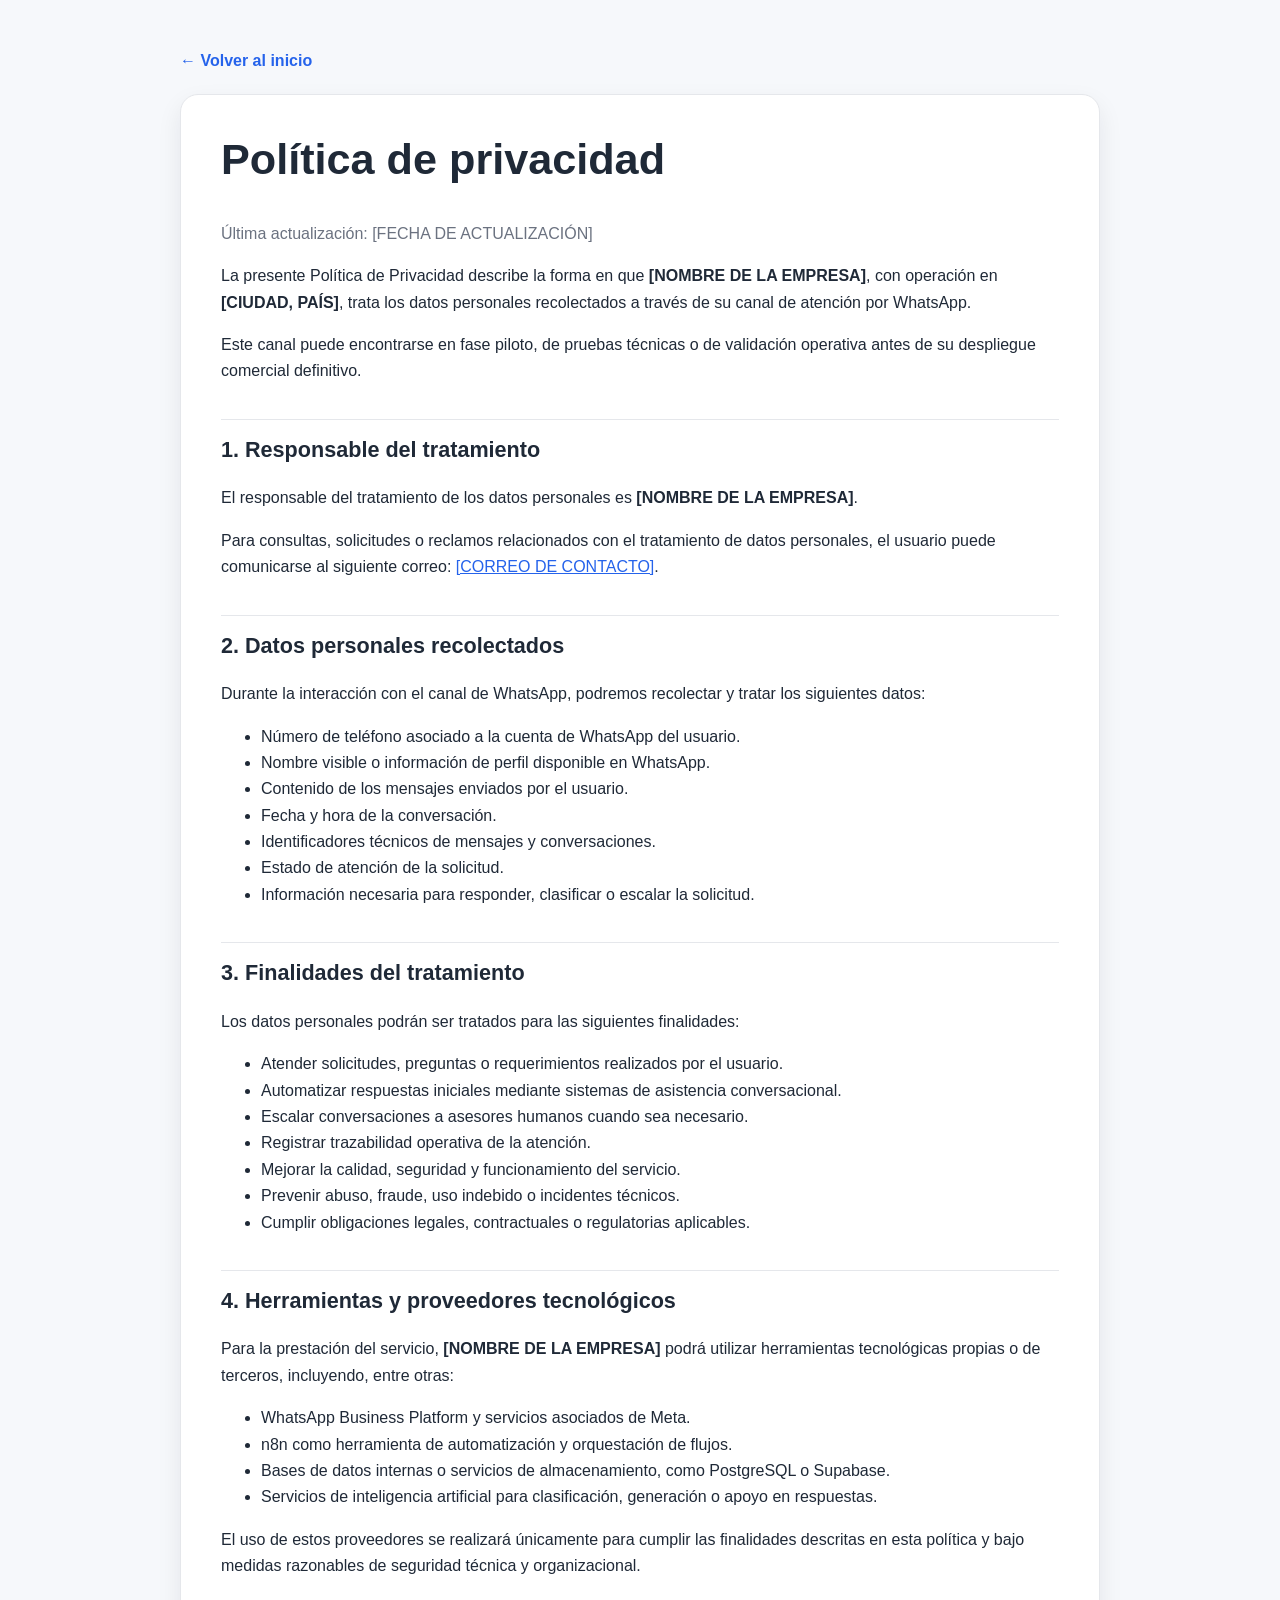
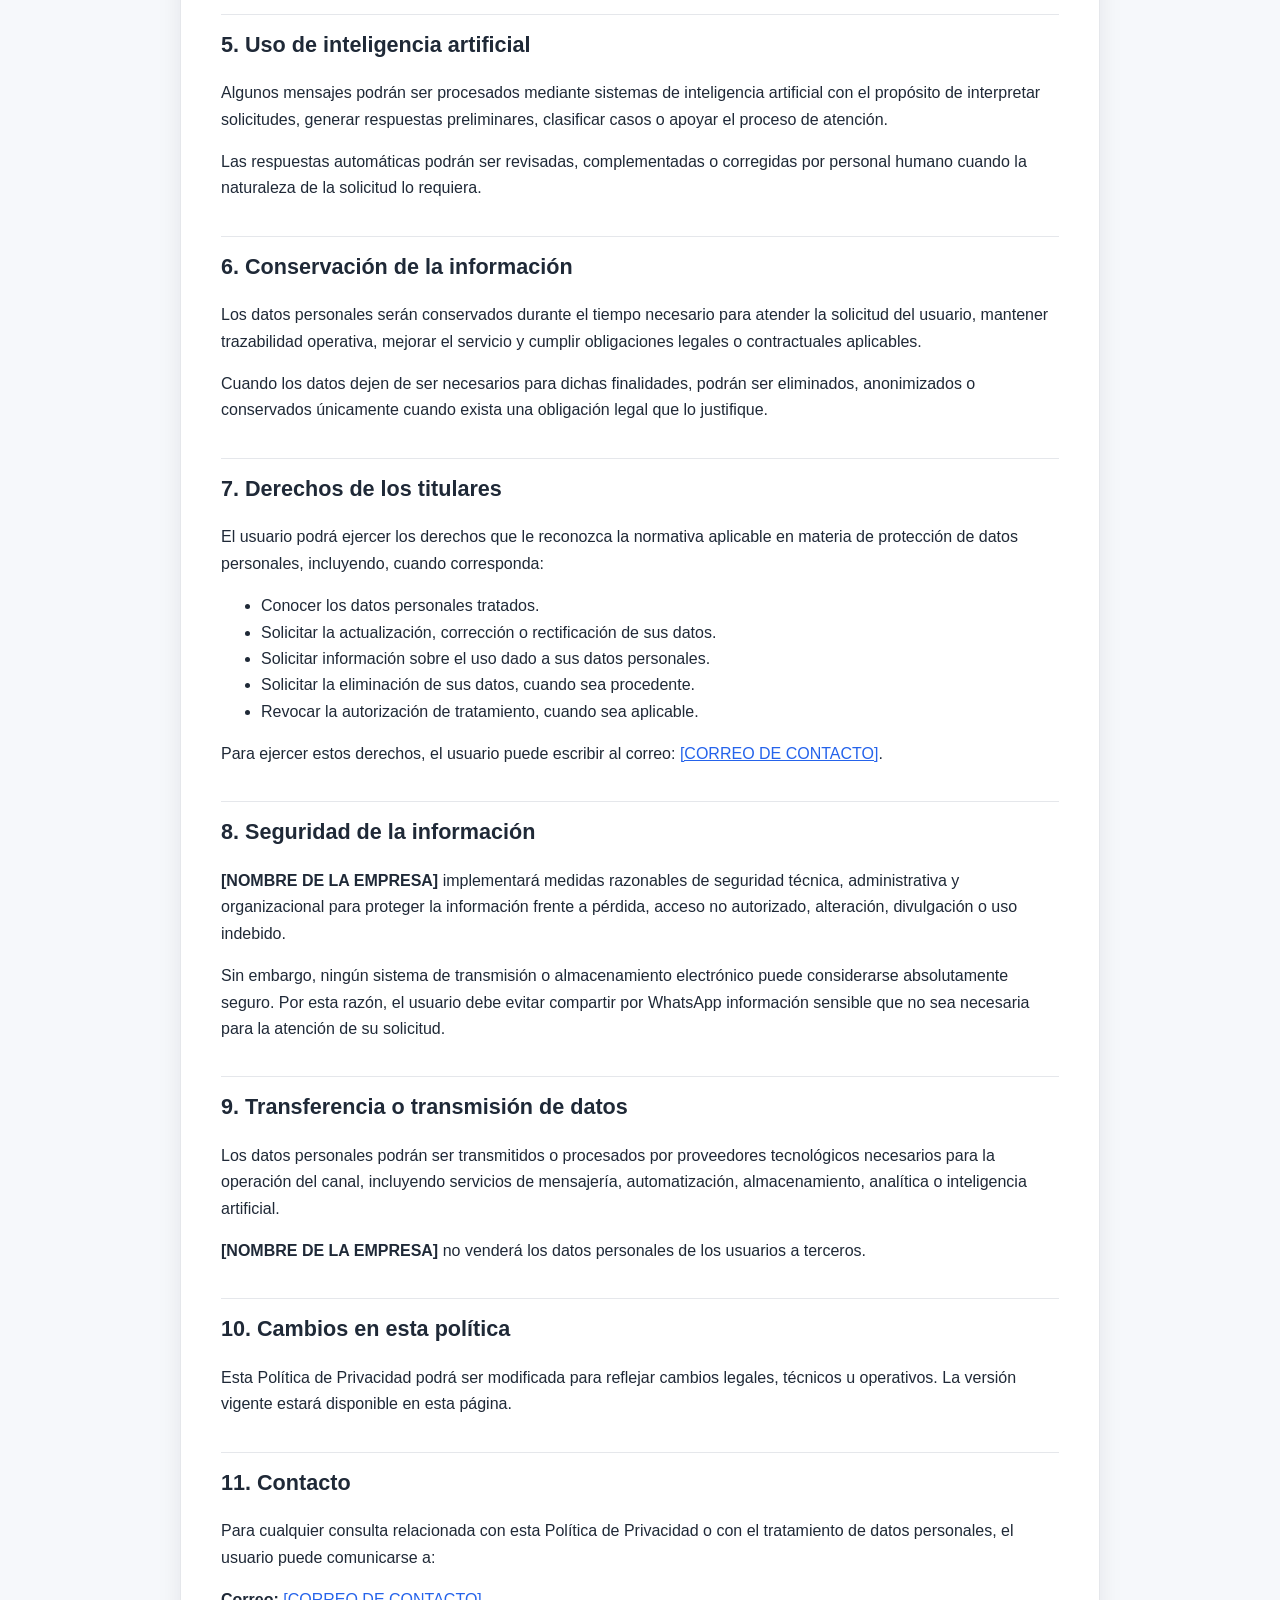
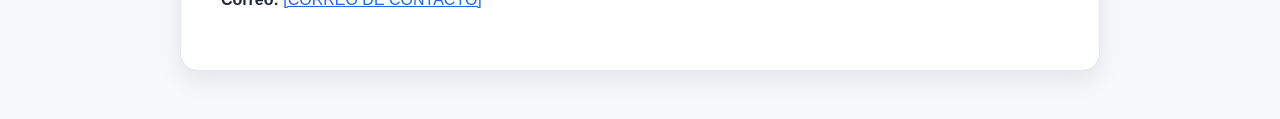
==== politica-privacidad.html @ 74386bec "Add legal documents site" ====
<!DOCTYPE html>
<html lang="es">
<head>
  <meta charset="UTF-8" />
  <meta name="viewport" content="width=device-width, initial-scale=1.0" />
  <title>Política de privacidad | [NOMBRE DE LA EMPRESA]</title>
  <meta name="description" content="Política de privacidad del canal de atención automatizada por WhatsApp de [NOMBRE DE LA EMPRESA]." />
  <link rel="stylesheet" href="styles.css" />
</head>
<body>
  <main class="container">
    <nav class="top-nav">
      <a href="index.html">← Volver al inicio</a>
    </nav>

    <article class="document">
      <h1>Política de privacidad</h1>

      <p class="updated">
        Última actualización: [FECHA DE ACTUALIZACIÓN]
      </p>

      <p>
        La presente Política de Privacidad describe la forma en que
        <strong>[NOMBRE DE LA EMPRESA]</strong>, con operación en
        <strong>[CIUDAD, PAÍS]</strong>, trata los datos personales recolectados
        a través de su canal de atención por WhatsApp.
      </p>

      <p>
        Este canal puede encontrarse en fase piloto, de pruebas técnicas o de
        validación operativa antes de su despliegue comercial definitivo.
      </p>

      <h2>1. Responsable del tratamiento</h2>

      <p>
        El responsable del tratamiento de los datos personales es
        <strong>[NOMBRE DE LA EMPRESA]</strong>.
      </p>

      <p>
        Para consultas, solicitudes o reclamos relacionados con el tratamiento de
        datos personales, el usuario puede comunicarse al siguiente correo:
        <a href="mailto:[CORREO DE CONTACTO]">[CORREO DE CONTACTO]</a>.
      </p>

      <h2>2. Datos personales recolectados</h2>

      <p>
        Durante la interacción con el canal de WhatsApp, podremos recolectar y
        tratar los siguientes datos:
      </p>

      <ul>
        <li>Número de teléfono asociado a la cuenta de WhatsApp del usuario.</li>
        <li>Nombre visible o información de perfil disponible en WhatsApp.</li>
        <li>Contenido de los mensajes enviados por el usuario.</li>
        <li>Fecha y hora de la conversación.</li>
        <li>Identificadores técnicos de mensajes y conversaciones.</li>
        <li>Estado de atención de la solicitud.</li>
        <li>Información necesaria para responder, clasificar o escalar la solicitud.</li>
      </ul>

      <h2>3. Finalidades del tratamiento</h2>

      <p>
        Los datos personales podrán ser tratados para las siguientes finalidades:
      </p>

      <ul>
        <li>Atender solicitudes, preguntas o requerimientos realizados por el usuario.</li>
        <li>Automatizar respuestas iniciales mediante sistemas de asistencia conversacional.</li>
        <li>Escalar conversaciones a asesores humanos cuando sea necesario.</li>
        <li>Registrar trazabilidad operativa de la atención.</li>
        <li>Mejorar la calidad, seguridad y funcionamiento del servicio.</li>
        <li>Prevenir abuso, fraude, uso indebido o incidentes técnicos.</li>
        <li>Cumplir obligaciones legales, contractuales o regulatorias aplicables.</li>
      </ul>

      <h2>4. Herramientas y proveedores tecnológicos</h2>

      <p>
        Para la prestación del servicio, <strong>[NOMBRE DE LA EMPRESA]</strong>
        podrá utilizar herramientas tecnológicas propias o de terceros, incluyendo,
        entre otras:
      </p>

      <ul>
        <li>WhatsApp Business Platform y servicios asociados de Meta.</li>
        <li>n8n como herramienta de automatización y orquestación de flujos.</li>
        <li>Bases de datos internas o servicios de almacenamiento, como PostgreSQL o Supabase.</li>
        <li>Servicios de inteligencia artificial para clasificación, generación o apoyo en respuestas.</li>
      </ul>

      <p>
        El uso de estos proveedores se realizará únicamente para cumplir las
        finalidades descritas en esta política y bajo medidas razonables de
        seguridad técnica y organizacional.
      </p>

      <h2>5. Uso de inteligencia artificial</h2>

      <p>
        Algunos mensajes podrán ser procesados mediante sistemas de inteligencia
        artificial con el propósito de interpretar solicitudes, generar respuestas
        preliminares, clasificar casos o apoyar el proceso de atención.
      </p>

      <p>
        Las respuestas automáticas podrán ser revisadas, complementadas o
        corregidas por personal humano cuando la naturaleza de la solicitud lo
        requiera.
      </p>

      <h2>6. Conservación de la información</h2>

      <p>
        Los datos personales serán conservados durante el tiempo necesario para
        atender la solicitud del usuario, mantener trazabilidad operativa, mejorar
        el servicio y cumplir obligaciones legales o contractuales aplicables.
      </p>

      <p>
        Cuando los datos dejen de ser necesarios para dichas finalidades, podrán
        ser eliminados, anonimizados o conservados únicamente cuando exista una
        obligación legal que lo justifique.
      </p>

      <h2>7. Derechos de los titulares</h2>

      <p>
        El usuario podrá ejercer los derechos que le reconozca la normativa
        aplicable en materia de protección de datos personales, incluyendo, cuando
        corresponda:
      </p>

      <ul>
        <li>Conocer los datos personales tratados.</li>
        <li>Solicitar la actualización, corrección o rectificación de sus datos.</li>
        <li>Solicitar información sobre el uso dado a sus datos personales.</li>
        <li>Solicitar la eliminación de sus datos, cuando sea procedente.</li>
        <li>Revocar la autorización de tratamiento, cuando sea aplicable.</li>
      </ul>

      <p>
        Para ejercer estos derechos, el usuario puede escribir al correo:
        <a href="mailto:[CORREO DE CONTACTO]">[CORREO DE CONTACTO]</a>.
      </p>

      <h2>8. Seguridad de la información</h2>

      <p>
        <strong>[NOMBRE DE LA EMPRESA]</strong> implementará medidas razonables
        de seguridad técnica, administrativa y organizacional para proteger la
        información frente a pérdida, acceso no autorizado, alteración, divulgación
        o uso indebido.
      </p>

      <p>
        Sin embargo, ningún sistema de transmisión o almacenamiento electrónico
        puede considerarse absolutamente seguro. Por esta razón, el usuario debe
        evitar compartir por WhatsApp información sensible que no sea necesaria
        para la atención de su solicitud.
      </p>

      <h2>9. Transferencia o transmisión de datos</h2>

      <p>
        Los datos personales podrán ser transmitidos o procesados por proveedores
        tecnológicos necesarios para la operación del canal, incluyendo servicios
        de mensajería, automatización, almacenamiento, analítica o inteligencia
        artificial.
      </p>

      <p>
        <strong>[NOMBRE DE LA EMPRESA]</strong> no venderá los datos personales
        de los usuarios a terceros.
      </p>

      <h2>10. Cambios en esta política</h2>

      <p>
        Esta Política de Privacidad podrá ser modificada para reflejar cambios
        legales, técnicos u operativos. La versión vigente estará disponible en
        esta página.
      </p>

      <h2>11. Contacto</h2>

      <p>
        Para cualquier consulta relacionada con esta Política de Privacidad o con
        el tratamiento de datos personales, el usuario puede comunicarse a:
      </p>

      <p>
        <strong>Correo:</strong>
        <a href="mailto:[CORREO DE CONTACTO]">[CORREO DE CONTACTO]</a>
      </p>
    </article>
  </main>
</body>
</html>
---- styles.css ----
:root {
  --bg: #f6f8fb;
  --text: #1f2937;
  --muted: #6b7280;
  --card: #ffffff;
  --border: #e5e7eb;
  --primary: #2563eb;
  --primary-dark: #1d4ed8;
  --shadow: 0 10px 25px rgba(15, 23, 42, 0.08);
}

* {
  box-sizing: border-box;
}

body {
  margin: 0;
  font-family: Arial, Helvetica, sans-serif;
  background: var(--bg);
  color: var(--text);
  line-height: 1.65;
}

.container {
  width: min(920px, 92%);
  margin: 0 auto;
  padding: 48px 0;
}

.hero {
  background: linear-gradient(135deg, #ffffff, #eef4ff);
  border: 1px solid var(--border);
  border-radius: 18px;
  padding: 36px;
  box-shadow: var(--shadow);
  margin-bottom: 24px;
}

.hero h1 {
  margin-top: 0;
  font-size: clamp(2rem, 4vw, 3rem);
  line-height: 1.15;
}

.hero p {
  max-width: 760px;
  color: var(--muted);
  font-size: 1.05rem;
}

.card {
  background: var(--card);
  border: 1px solid var(--border);
  border-radius: 16px;
  padding: 28px;
  margin: 18px 0;
  box-shadow: var(--shadow);
}

.card h2 {
  margin-top: 0;
}

.card p {
  color: var(--muted);
}

.button {
  display: inline-block;
  margin-top: 8px;
  padding: 12px 18px;
  background: var(--primary);
  color: #ffffff;
  text-decoration: none;
  border-radius: 10px;
  font-weight: 700;
  transition: background 0.2s ease, transform 0.2s ease;
}

.button:hover {
  background: var(--primary-dark);
  transform: translateY(-1px);
}

.top-nav {
  margin-bottom: 20px;
}

.top-nav a {
  color: var(--primary);
  text-decoration: none;
  font-weight: 700;
}

.top-nav a:hover {
  text-decoration: underline;
}

.document {
  background: var(--card);
  border: 1px solid var(--border);
  border-radius: 18px;
  padding: 40px;
  box-shadow: var(--shadow);
}

.document h1 {
  margin-top: 0;
  font-size: clamp(2rem, 4vw, 2.7rem);
  line-height: 1.15;
}

.document h2 {
  margin-top: 34px;
  padding-top: 12px;
  border-top: 1px solid var(--border);
  font-size: 1.35rem;
}

.document p,
.document li {
  font-size: 1rem;
}

.document a {
  color: var(--primary);
}

.updated {
  color: var(--muted);
  font-size: 0.95rem;
}

footer {
  color: var(--muted);
  margin-top: 28px;
  text-align: center;
  font-size: 0.95rem;
}

@media (max-width: 640px) {
  .container {
    width: 94%;
    padding: 28px 0;
  }

  .hero,
  .card,
  .document {
    padding: 24px;
  }
}
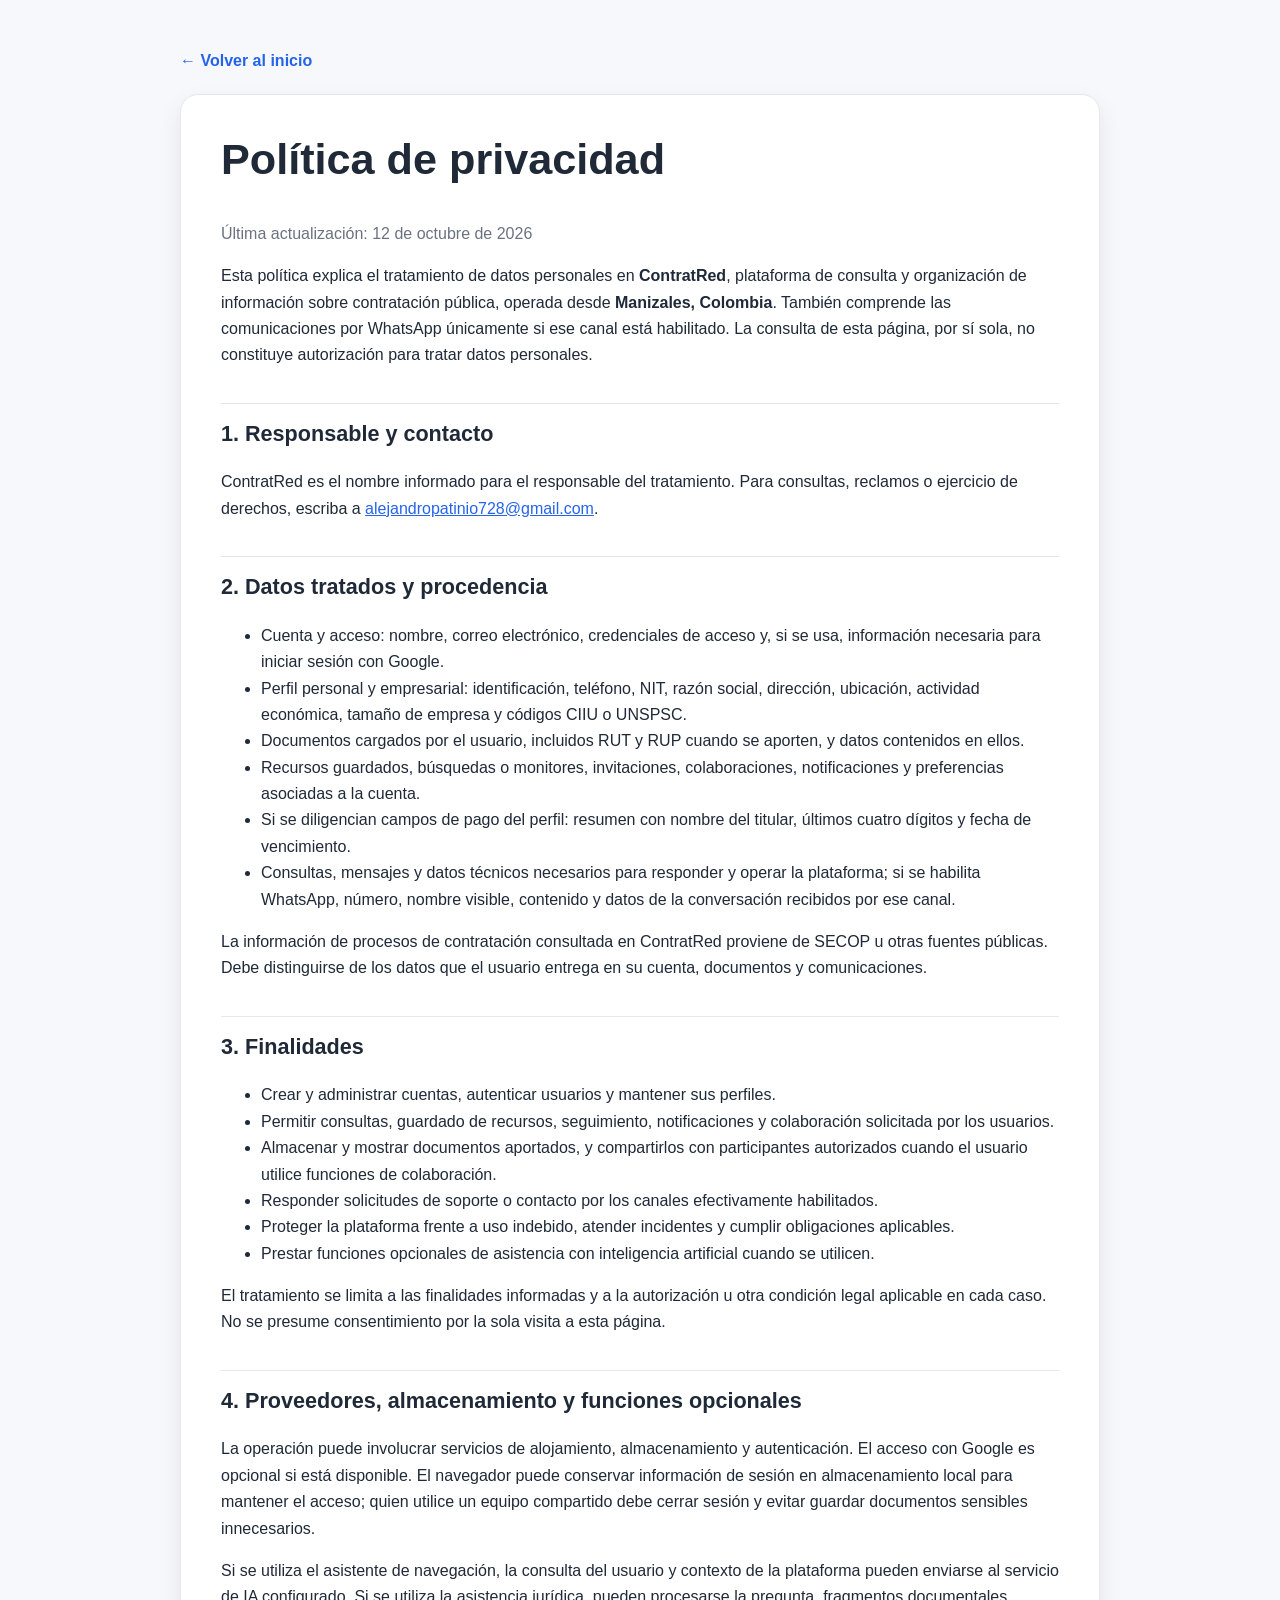
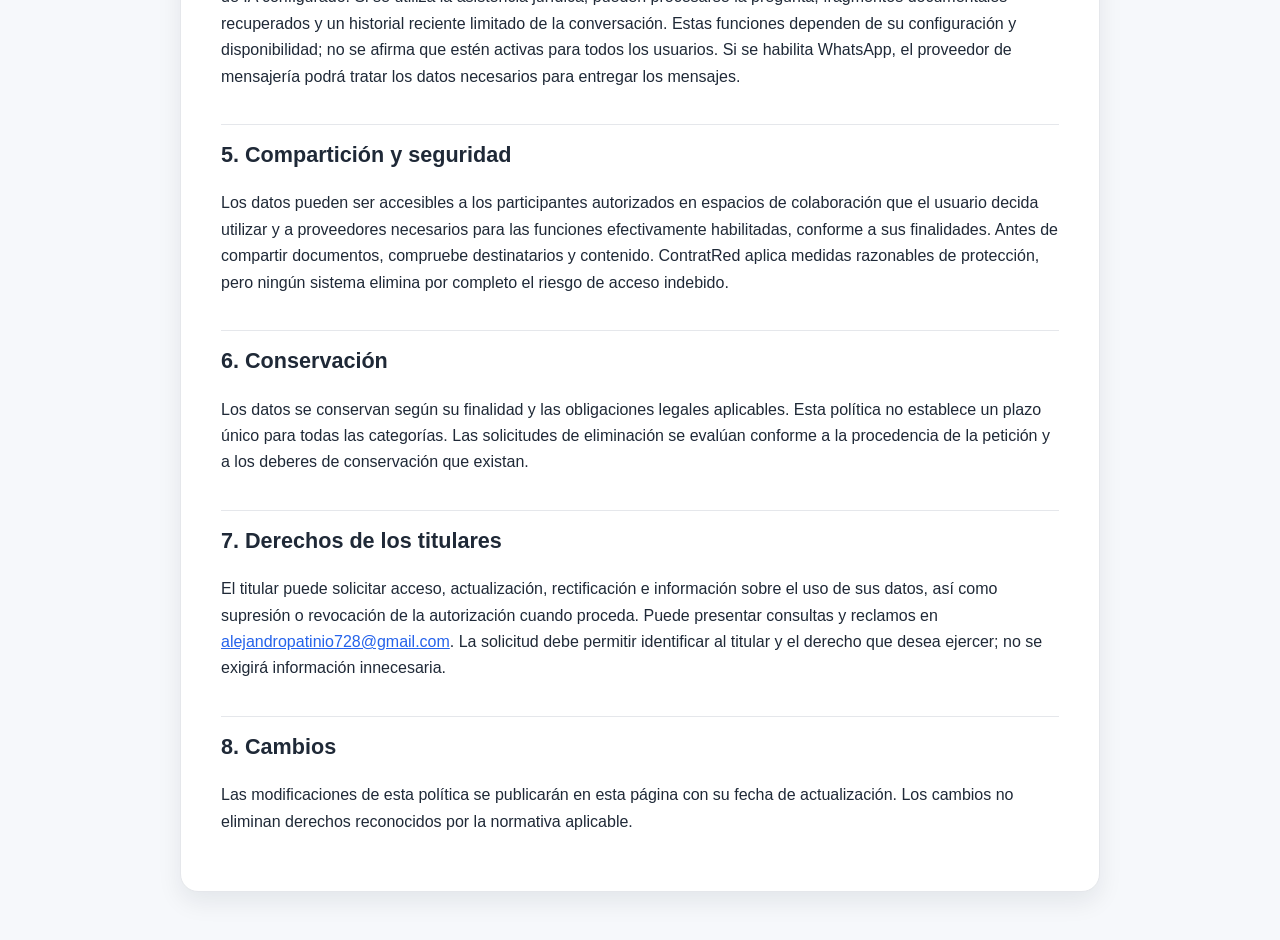
==== commit 8b650664: "docs: adapt legal policy drafts for ContratRed" ====
--- a/politica-privacidad.html
+++ b/politica-privacidad.html
@@ -3,8 +3,8 @@
 <head>
   <meta charset="UTF-8" />
   <meta name="viewport" content="width=device-width, initial-scale=1.0" />
-  <title>Política de privacidad | [NOMBRE DE LA EMPRESA]</title>
-  <meta name="description" content="Política de privacidad del canal de atención automatizada por WhatsApp de [NOMBRE DE LA EMPRESA]." />
+  <title>Política de privacidad | ContratRed</title>
+  <meta name="description" content="Tratamiento de datos personales en la plataforma ContratRed y sus canales de contacto habilitados." />
   <link rel="stylesheet" href="styles.css" />
 </head>
 <body>
@@ -15,187 +15,105 @@
 
     <article class="document">
       <h1>Política de privacidad</h1>
-
-      <p class="updated">
-        Última actualización: [FECHA DE ACTUALIZACIÓN]
+      <p class="updated">Última actualización: 12 de octubre de 2026</p>
+      <p>
+        Esta política explica el tratamiento de datos personales en <strong>ContratRed</strong>,
+        plataforma de consulta y organización de información sobre contratación pública,
+        operada desde <strong>Manizales, Colombia</strong>. También comprende las
+        comunicaciones por WhatsApp únicamente si ese canal está habilitado.
+        La consulta de esta página, por sí sola, no constituye autorización para
+        tratar datos personales.
       </p>
 
+      <h2>1. Responsable y contacto</h2>
       <p>
-        La presente Política de Privacidad describe la forma en que
-        <strong>[NOMBRE DE LA EMPRESA]</strong>, con operación en
-        <strong>[CIUDAD, PAÍS]</strong>, trata los datos personales recolectados
-        a través de su canal de atención por WhatsApp.
+        ContratRed es el nombre informado para el responsable del tratamiento.
+        Para consultas, reclamos o ejercicio de derechos, escriba a
+        <a href="mailto:alejandropatinio728@gmail.com">alejandropatinio728@gmail.com</a>.
       </p>
 
+      <h2>2. Datos tratados y procedencia</h2>
+      <ul>
+        <li>Cuenta y acceso: nombre, correo electrónico, credenciales de acceso y, si se usa, información necesaria para iniciar sesión con Google.</li>
+        <li>Perfil personal y empresarial: identificación, teléfono, NIT, razón social, dirección, ubicación, actividad económica, tamaño de empresa y códigos CIIU o UNSPSC.</li>
+        <li>Documentos cargados por el usuario, incluidos RUT y RUP cuando se aporten, y datos contenidos en ellos.</li>
+        <li>Recursos guardados, búsquedas o monitores, invitaciones, colaboraciones, notificaciones y preferencias asociadas a la cuenta.</li>
+        <li>Si se diligencian campos de pago del perfil: resumen con nombre del titular, últimos cuatro dígitos y fecha de vencimiento.</li>
+        <li>Consultas, mensajes y datos técnicos necesarios para responder y operar la plataforma; si se habilita WhatsApp, número, nombre visible, contenido y datos de la conversación recibidos por ese canal.</li>
+      </ul>
       <p>
-        Este canal puede encontrarse en fase piloto, de pruebas técnicas o de
-        validación operativa antes de su despliegue comercial definitivo.
+        La información de procesos de contratación consultada en ContratRed
+        proviene de SECOP u otras fuentes públicas. Debe distinguirse de los
+        datos que el usuario entrega en su cuenta, documentos y comunicaciones.
       </p>
 
-      <h2>1. Responsable del tratamiento</h2>
-
+      <h2>3. Finalidades</h2>
+      <ul>
+        <li>Crear y administrar cuentas, autenticar usuarios y mantener sus perfiles.</li>
+        <li>Permitir consultas, guardado de recursos, seguimiento, notificaciones y colaboración solicitada por los usuarios.</li>
+        <li>Almacenar y mostrar documentos aportados, y compartirlos con participantes autorizados cuando el usuario utilice funciones de colaboración.</li>
+        <li>Responder solicitudes de soporte o contacto por los canales efectivamente habilitados.</li>
+        <li>Proteger la plataforma frente a uso indebido, atender incidentes y cumplir obligaciones aplicables.</li>
+        <li>Prestar funciones opcionales de asistencia con inteligencia artificial cuando se utilicen.</li>
+      </ul>
       <p>
-        El responsable del tratamiento de los datos personales es
-        <strong>[NOMBRE DE LA EMPRESA]</strong>.
+        El tratamiento se limita a las finalidades informadas y a la
+        autorización u otra condición legal aplicable en cada caso. No se
+        presume consentimiento por la sola visita a esta página.
       </p>
 
+      <h2>4. Proveedores, almacenamiento y funciones opcionales</h2>
       <p>
-        Para consultas, solicitudes o reclamos relacionados con el tratamiento de
-        datos personales, el usuario puede comunicarse al siguiente correo:
-        <a href="mailto:[CORREO DE CONTACTO]">[CORREO DE CONTACTO]</a>.
+        La operación puede involucrar servicios de alojamiento, almacenamiento
+        y autenticación. El acceso con Google es opcional si está disponible.
+        El navegador puede conservar información de sesión en almacenamiento
+        local para mantener el acceso; quien utilice un equipo compartido debe
+        cerrar sesión y evitar guardar documentos sensibles innecesarios.
+      </p>
+      <p>
+        Si se utiliza el asistente de navegación, la consulta del usuario y
+        contexto de la plataforma pueden enviarse al servicio de IA configurado.
+        Si se utiliza la asistencia jurídica, pueden procesarse la pregunta,
+        fragmentos documentales recuperados y un historial reciente limitado
+        de la conversación. Estas funciones dependen de su configuración y
+        disponibilidad; no se afirma que estén activas para todos los usuarios.
+        Si se habilita WhatsApp, el proveedor de mensajería podrá tratar los
+        datos necesarios para entregar los mensajes.
       </p>
 
-      <h2>2. Datos personales recolectados</h2>
-
+      <h2>5. Compartición y seguridad</h2>
       <p>
-        Durante la interacción con el canal de WhatsApp, podremos recolectar y
-        tratar los siguientes datos:
+        Los datos pueden ser accesibles a los participantes autorizados en
+        espacios de colaboración que el usuario decida utilizar y a proveedores
+        necesarios para las funciones efectivamente habilitadas, conforme a
+        sus finalidades. Antes de compartir documentos, compruebe destinatarios
+        y contenido. ContratRed aplica medidas razonables de protección, pero
+        ningún sistema elimina por completo el riesgo de acceso indebido.
       </p>
 
-      <ul>
-        <li>Número de teléfono asociado a la cuenta de WhatsApp del usuario.</li>
-        <li>Nombre visible o información de perfil disponible en WhatsApp.</li>
-        <li>Contenido de los mensajes enviados por el usuario.</li>
-        <li>Fecha y hora de la conversación.</li>
-        <li>Identificadores técnicos de mensajes y conversaciones.</li>
-        <li>Estado de atención de la solicitud.</li>
-        <li>Información necesaria para responder, clasificar o escalar la solicitud.</li>
-      </ul>
-
-      <h2>3. Finalidades del tratamiento</h2>
-
+      <h2>6. Conservación</h2>
       <p>
-        Los datos personales podrán ser tratados para las siguientes finalidades:
-      </p>
-
-      <ul>
-        <li>Atender solicitudes, preguntas o requerimientos realizados por el usuario.</li>
-        <li>Automatizar respuestas iniciales mediante sistemas de asistencia conversacional.</li>
-        <li>Escalar conversaciones a asesores humanos cuando sea necesario.</li>
-        <li>Registrar trazabilidad operativa de la atención.</li>
-        <li>Mejorar la calidad, seguridad y funcionamiento del servicio.</li>
-        <li>Prevenir abuso, fraude, uso indebido o incidentes técnicos.</li>
-        <li>Cumplir obligaciones legales, contractuales o regulatorias aplicables.</li>
-      </ul>
-
-      <h2>4. Herramientas y proveedores tecnológicos</h2>
-
-      <p>
-        Para la prestación del servicio, <strong>[NOMBRE DE LA EMPRESA]</strong>
-        podrá utilizar herramientas tecnológicas propias o de terceros, incluyendo,
-        entre otras:
-      </p>
-
-      <ul>
-        <li>WhatsApp Business Platform y servicios asociados de Meta.</li>
-        <li>n8n como herramienta de automatización y orquestación de flujos.</li>
-        <li>Bases de datos internas o servicios de almacenamiento, como PostgreSQL o Supabase.</li>
-        <li>Servicios de inteligencia artificial para clasificación, generación o apoyo en respuestas.</li>
-      </ul>
-
-      <p>
-        El uso de estos proveedores se realizará únicamente para cumplir las
-        finalidades descritas en esta política y bajo medidas razonables de
-        seguridad técnica y organizacional.
-      </p>
-
-      <h2>5. Uso de inteligencia artificial</h2>
-
-      <p>
-        Algunos mensajes podrán ser procesados mediante sistemas de inteligencia
-        artificial con el propósito de interpretar solicitudes, generar respuestas
-        preliminares, clasificar casos o apoyar el proceso de atención.
-      </p>
-
-      <p>
-        Las respuestas automáticas podrán ser revisadas, complementadas o
-        corregidas por personal humano cuando la naturaleza de la solicitud lo
-        requiera.
-      </p>
-
-      <h2>6. Conservación de la información</h2>
-
-      <p>
-        Los datos personales serán conservados durante el tiempo necesario para
-        atender la solicitud del usuario, mantener trazabilidad operativa, mejorar
-        el servicio y cumplir obligaciones legales o contractuales aplicables.
-      </p>
-
-      <p>
-        Cuando los datos dejen de ser necesarios para dichas finalidades, podrán
-        ser eliminados, anonimizados o conservados únicamente cuando exista una
-        obligación legal que lo justifique.
+        Los datos se conservan según su finalidad y las obligaciones legales
+        aplicables. Esta política no establece un plazo único para todas las
+        categorías. Las solicitudes de eliminación se evalúan conforme a la
+        procedencia de la petición y a los deberes de conservación que existan.
       </p>
 
       <h2>7. Derechos de los titulares</h2>
-
       <p>
-        El usuario podrá ejercer los derechos que le reconozca la normativa
-        aplicable en materia de protección de datos personales, incluyendo, cuando
-        corresponda:
+        El titular puede solicitar acceso, actualización, rectificación e
+        información sobre el uso de sus datos, así como supresión o revocación
+        de la autorización cuando proceda. Puede presentar consultas y reclamos
+        en <a href="mailto:alejandropatinio728@gmail.com">alejandropatinio728@gmail.com</a>.
+        La solicitud debe permitir identificar al titular y el derecho que
+        desea ejercer; no se exigirá información innecesaria.
       </p>
 
-      <ul>
-        <li>Conocer los datos personales tratados.</li>
-        <li>Solicitar la actualización, corrección o rectificación de sus datos.</li>
-        <li>Solicitar información sobre el uso dado a sus datos personales.</li>
-        <li>Solicitar la eliminación de sus datos, cuando sea procedente.</li>
-        <li>Revocar la autorización de tratamiento, cuando sea aplicable.</li>
-      </ul>
-
+      <h2>8. Cambios</h2>
       <p>
-        Para ejercer estos derechos, el usuario puede escribir al correo:
-        <a href="mailto:[CORREO DE CONTACTO]">[CORREO DE CONTACTO]</a>.
-      </p>
-
-      <h2>8. Seguridad de la información</h2>
-
-      <p>
-        <strong>[NOMBRE DE LA EMPRESA]</strong> implementará medidas razonables
-        de seguridad técnica, administrativa y organizacional para proteger la
-        información frente a pérdida, acceso no autorizado, alteración, divulgación
-        o uso indebido.
-      </p>
-
-      <p>
-        Sin embargo, ningún sistema de transmisión o almacenamiento electrónico
-        puede considerarse absolutamente seguro. Por esta razón, el usuario debe
-        evitar compartir por WhatsApp información sensible que no sea necesaria
-        para la atención de su solicitud.
-      </p>
-
-      <h2>9. Transferencia o transmisión de datos</h2>
-
-      <p>
-        Los datos personales podrán ser transmitidos o procesados por proveedores
-        tecnológicos necesarios para la operación del canal, incluyendo servicios
-        de mensajería, automatización, almacenamiento, analítica o inteligencia
-        artificial.
-      </p>
-
-      <p>
-        <strong>[NOMBRE DE LA EMPRESA]</strong> no venderá los datos personales
-        de los usuarios a terceros.
-      </p>
-
-      <h2>10. Cambios en esta política</h2>
-
-      <p>
-        Esta Política de Privacidad podrá ser modificada para reflejar cambios
-        legales, técnicos u operativos. La versión vigente estará disponible en
-        esta página.
-      </p>
-
-      <h2>11. Contacto</h2>
-
-      <p>
-        Para cualquier consulta relacionada con esta Política de Privacidad o con
-        el tratamiento de datos personales, el usuario puede comunicarse a:
-      </p>
-
-      <p>
-        <strong>Correo:</strong>
-        <a href="mailto:[CORREO DE CONTACTO]">[CORREO DE CONTACTO]</a>
+        Las modificaciones de esta política se publicarán en esta página con
+        su fecha de actualización. Los cambios no eliminan derechos reconocidos
+        por la normativa aplicable.
       </p>
     </article>
   </main>
